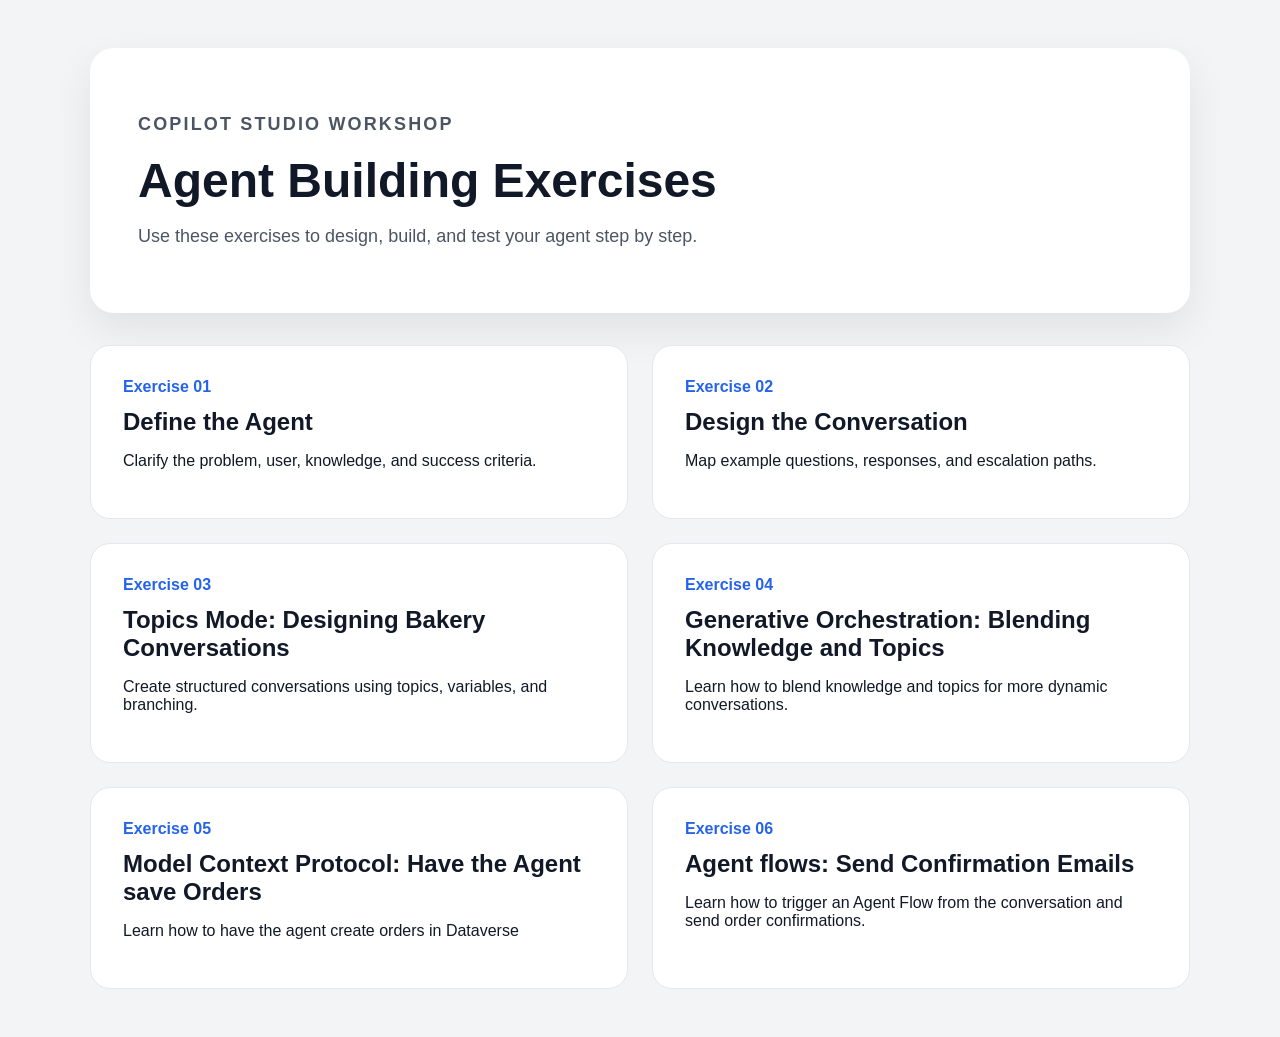
==== index.html @ f6580527 "Initial workshop exercises site" ====
<!DOCTYPE html>
<html lang="en">

<head>
    <meta charset="UTF-8" />
    <meta name="viewport" content="width=device-width, initial-scale=1.0" />
    <title>Agent Workshop Exercises</title>
    <link rel="stylesheet" href="styles.css" />
</head>

<body>
    <main class="page">
        <section class="hero">
            <p class="eyebrow">Copilot Studio Workshop</p>
            <h1>Agent Building Exercises</h1>
            <p>
                Use these exercises to design, build, and test your agent step by step.
            </p>
        </section>

        <section class="exercise-grid">
            <a class="exercise-card" href="exercises/exercise-01.html">
                <span>Exercise 01</span>
                <h2>Define the Agent</h2>
                <p>Clarify the problem, user, knowledge, and success criteria.</p>
            </a>

            <a class="exercise-card" href="exercises/exercise-02.html">
                <span>Exercise 02</span>
                <h2>Design the Conversation</h2>
                <p>Map example questions, responses, and escalation paths.</p>
            </a>

            <a class="exercise-card" href="exercises/exercise-03.html">
                <span>Exercise 03</span>
                <h2>Topics Mode: Designing Bakery Conversations</h2>
                <p>Create structured conversations using topics, variables, and branching.</p>
            </a>

            <a class="exercise-card" href="exercises/exercise-04.html">
                <span>Exercise 04</span>
                <h2>Generative Orchestration: Blending Knowledge and Topics</h2>
                <p>Learn how to blend knowledge and topics for more dynamic conversations.</p>
            </a>

            <a class="exercise-card" href="exercises/exercise-05.html">
                <span>Exercise 05</span>
                <h2>Model Context Protocol: Have the Agent save Orders</h2>
                <p>Learn how to have the agent create orders in Dataverse</p>
            </a>

            <a class="exercise-card" href="exercises/exercise-06.html">
                <span>Exercise 06</span>
                <h2>Agent flows: Send Confirmation Emails</h2>
                <p>Learn how to trigger an Agent Flow from the conversation and send order confirmations.</p>
            </a>
        </section>
    </main>
</body>

</html>
---- styles.css ----
body {
    margin: 0;
    font-family: Arial, sans-serif;
    background: #f3f4f6;
    color: #111827;
}

.page {
    max-width: 1100px;
    margin: 0 auto;
    padding: 48px 24px;
}

.hero {
    background: white;
    padding: 48px;
    border-radius: 24px;
    margin-bottom: 32px;
    box-shadow: 0 16px 40px rgba(0, 0, 0, 0.08);
}

.eyebrow {
    text-transform: uppercase;
    letter-spacing: 0.12em;
    font-size: 13px;
    color: #2563eb;
    font-weight: bold;
}

h1 {
    font-size: 48px;
    margin: 8px 0 16px;
}

.hero p {
    font-size: 18px;
    color: #4b5563;
}

.exercise-grid {
    display: grid;
    grid-template-columns: repeat(2, 1fr);
    gap: 24px;
}

.exercise-card {
    display: block;
    background: white;
    padding: 32px;
    border-radius: 20px;
    text-decoration: none;
    color: inherit;
    border: 1px solid #e5e7eb;
}

.exercise-card:hover {
    transform: translateY(-3px);
    box-shadow: 0 12px 30px rgba(0, 0, 0, 0.08);
}

.exercise-card span {
    color: #2563eb;
    font-weight: bold;
}

.exercise-card h2 {
    margin: 12px 0 8px;
}

.result-image {
    margin-top: 28px;
}

.result-image img {
  width: 100%;
  max-height: 520px;
  object-fit: contain;
  border-radius: 16px;
  border: 1px solid #e5e7eb;
  background: white;
}

.image-caption {
    font-size: 14px;
    font-weight: 600;
    color: #6b7280;
    margin-bottom: 10px;
}

code {
    background: #eff6ff;
    color: #1d4ed8;
    padding: 2px 6px;
    border-radius: 6px;
    font-family: Consolas, monospace;
    font-size: 0.95em;
}

.code-block {
    margin-top: 10px;
    padding: 14px 16px;
    background: #eff6ff;
    color: #1e3a8a;
    border: 1px solid #bfdbfe;
    border-left: 4px solid #2563eb;
    border-radius: 10px;
    font-family: Consolas, monospace;
    font-size: 0.95rem;
    overflow-x: auto;
}

.instructions-block {
    margin-top: 10px;
    padding: 14px 16px;
    background: #eff6ff;
    color: #1e3a8a;
    border: 1px solid #bfdbfe;
    border-left: 4px solid #2563eb;
    border-radius: 10px;
    font-family: Consolas, monospace;
    font-size: 0.95rem;
    overflow-x: auto;
    white-space: pre-wrap;
    overflow-x: auto;
    font-family: Consolas, Monaco, "Courier New", monospace;
}

.checkpoint-card {
    background: #f0fdf4;
    border: 1px solid #bbf7d0;
    border-left: 6px solid #22c55e;
    padding: 32px;
    border-radius: 20px;
    margin-bottom: 24px;
}

.checkpoint-card h2 {
    margin-top: 0;
    color: #166534;
}

.checkpoint-list {
    list-style: none;
    padding: 0;
    margin: 0;
}

.checkpoint-list li {
    padding: 10px 0;
    font-size: 1.05rem;
}

.content-card {
  background: white;
  padding: 32px 36px;
  border-radius: 20px;
  margin-bottom: 28px;
  border: 1px solid #e5e7eb;
}

.content-card:not(:last-child) {
  border-bottom: 4px solid #f3f4f6;
}

.back-link {
  display: inline-flex;
  align-items: center;
  gap: 8px;
  margin-bottom: 24px;
  padding: 10px 16px;
  background: white;
  color: #2563eb;
  border: 1px solid #bfdbfe;
  border-radius: 999px;
  text-decoration: none;
  font-weight: 600;
}

.back-link:hover {
  background: #eff6ff;
  transform: translateY(-1px);
}

.page-actions {
  display: flex;
  justify-content: space-between;
  align-items: center;
  gap: 16px;
  margin: 32px 0 24px;
}

.info-box {
    margin-top: 1.5rem;
    padding: 1rem 1.25rem;
    border-left: 4px solid #f59e0b;
    background-color: #fffbeb;
    border-radius: 0.5rem;
}

.info-box strong {
    display: block;
    margin-bottom: 0.5rem;
    color: #92400e;
}

.info-box p {
    margin: 0;
    color: #78350f;
    line-height: 1.6;
}
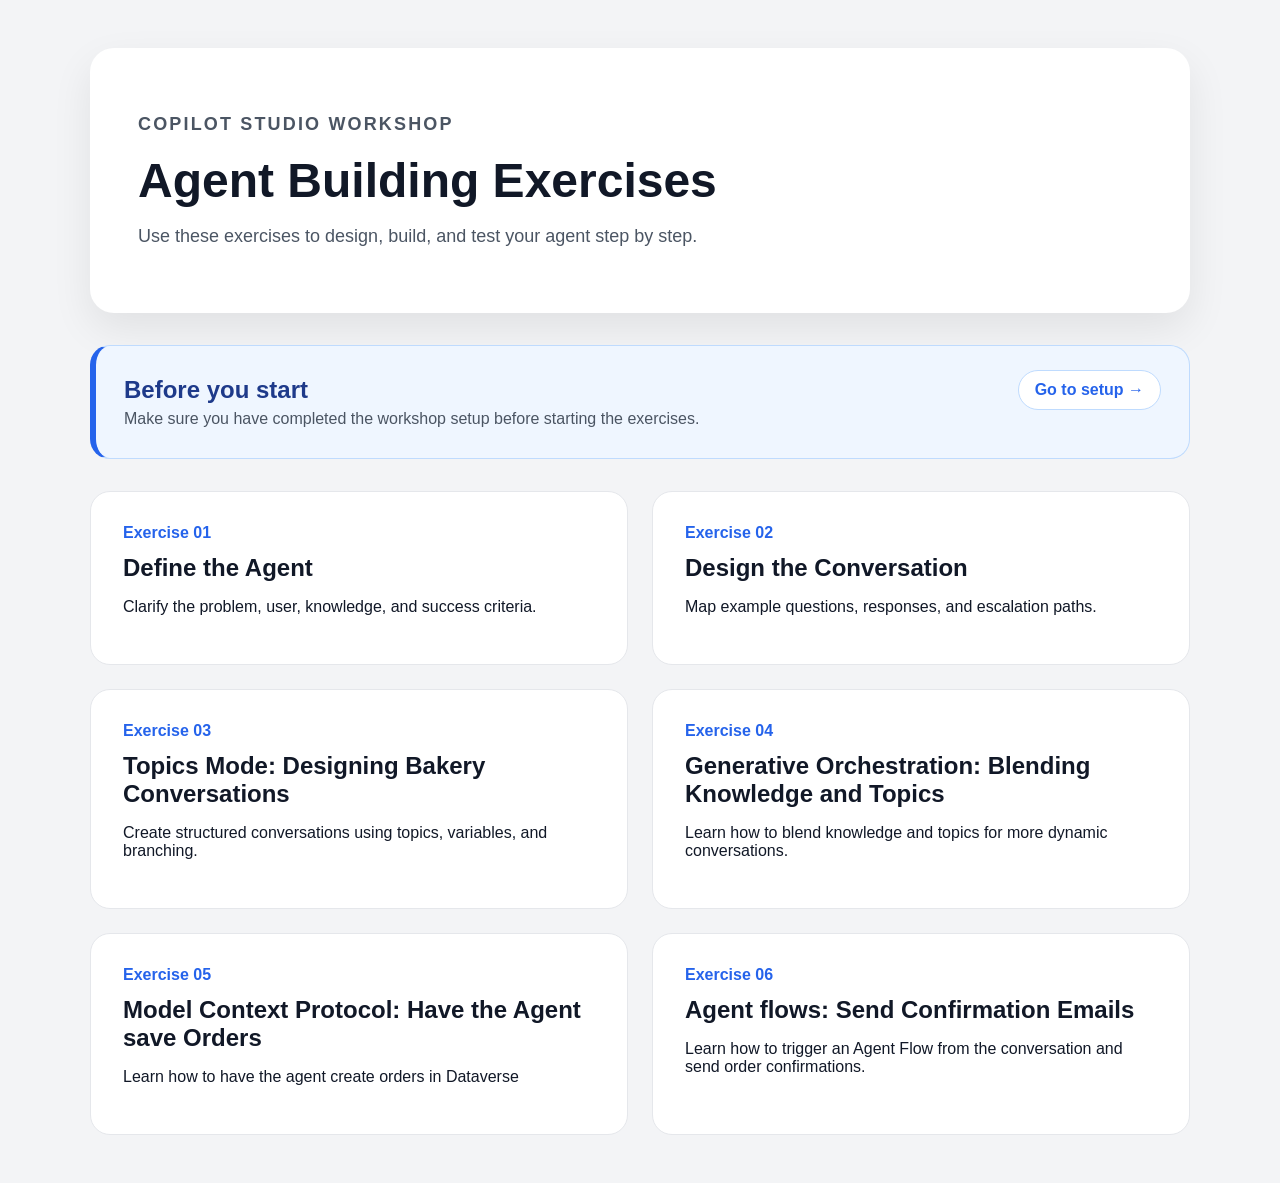
==== commit 2e884cb2: "Added exercise 00 with setup, imported solution etc." ====
--- a/index.html
+++ b/index.html
@@ -16,6 +16,17 @@
             <p>
                 Use these exercises to design, build, and test your agent step by step.
             </p>
+        </section>
+
+        <section class="setup-callout">
+            <div>
+                <h2>Before you start</h2>
+                <p>
+                    Make sure you have completed the workshop setup before starting the exercises.
+                </p>
+            </div>
+
+            <a class="back-link" href="exercises/exercise-00.html">Go to setup →</a>
         </section>
 
         <section class="exercise-grid">
--- a/styles.css
+++ b/styles.css
@@ -181,6 +181,10 @@
   transform: translateY(-1px);
 }
 
+.workshop-link {
+  margin-top: 16px;
+}
+
 .page-actions {
   display: flex;
   justify-content: space-between;
@@ -207,4 +211,34 @@
     margin: 0;
     color: #78350f;
     line-height: 1.6;
+}
+
+.setup-callout {
+  display: flex;
+  justify-content: space-between;
+  align-items: center;
+  gap: 24px;
+  background: #eff6ff;
+  border: 1px solid #bfdbfe;
+  border-left: 6px solid #2563eb;
+  border-radius: 20px;
+  padding: 24px 28px;
+  margin-bottom: 32px;
+}
+
+.setup-callout h2 {
+  margin: 0 0 6px;
+  color: #1e3a8a;
+}
+
+.setup-callout p {
+  margin: 0;
+  color: #4b5563;
+}
+
+@media (max-width: 700px) {
+  .setup-callout {
+    flex-direction: column;
+    align-items: flex-start;
+  }
 }
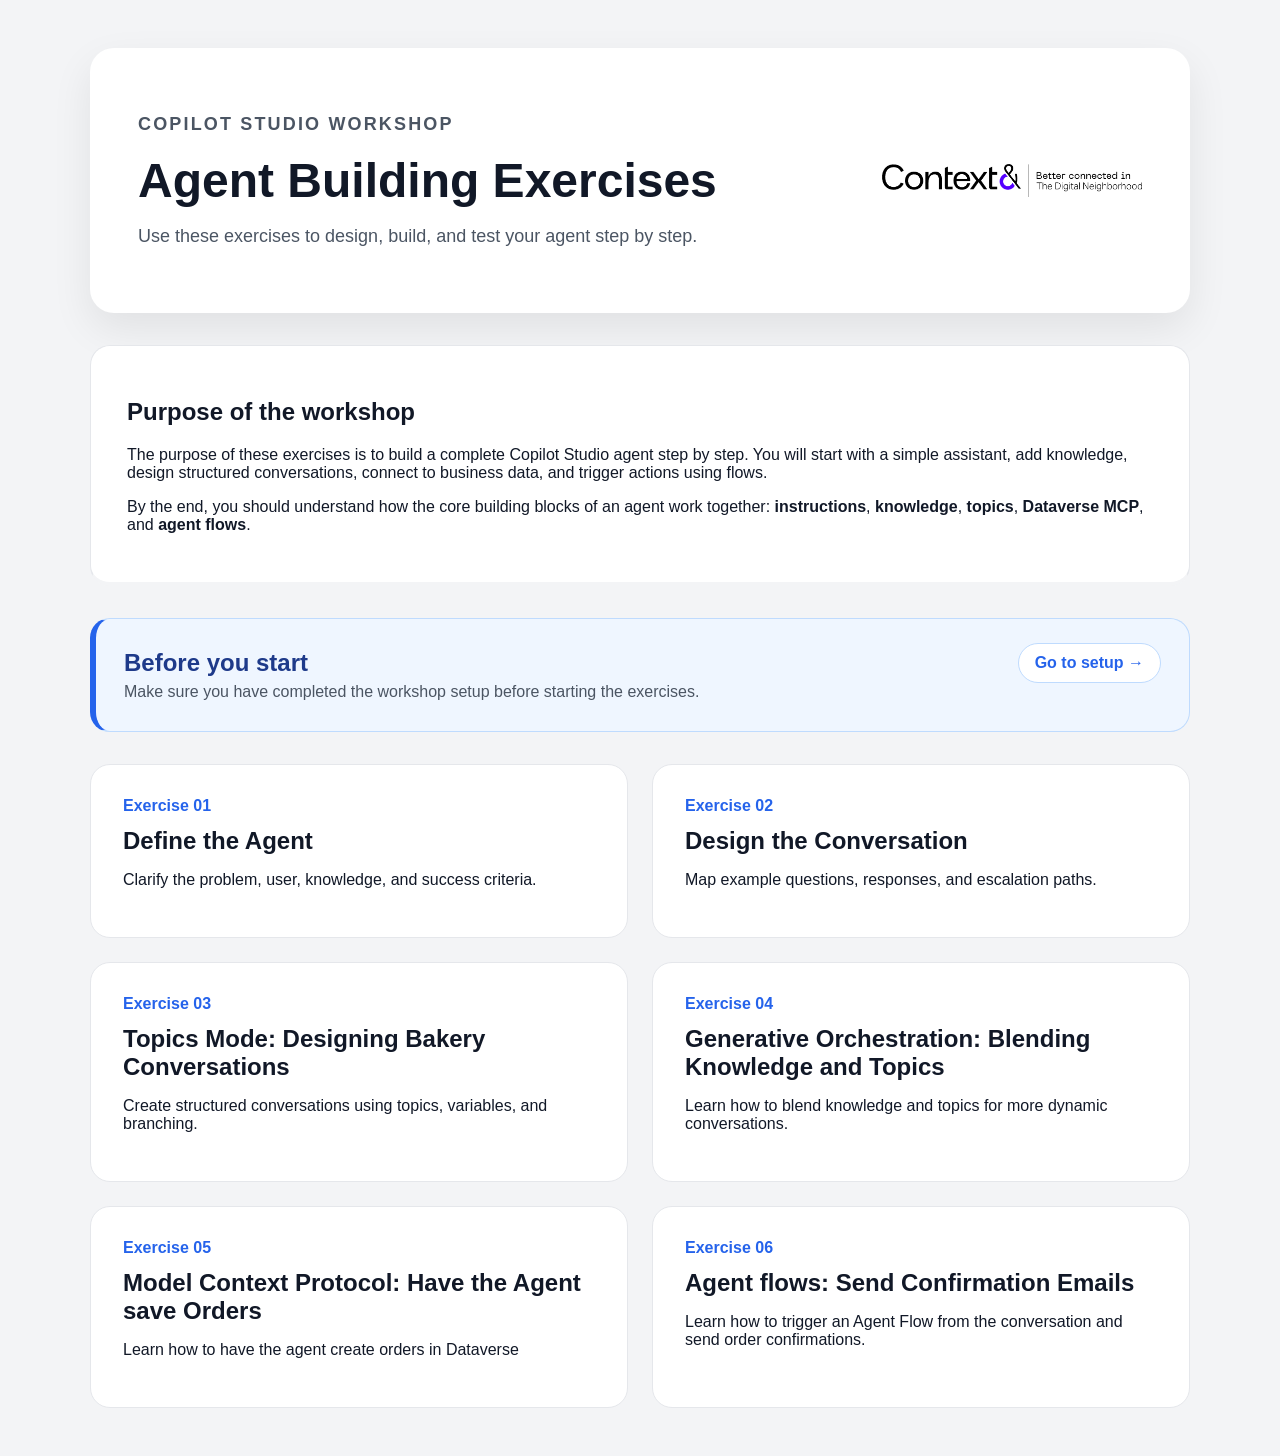
==== commit 8c6a6160: "Update frontpage with logo and Purpose" ====
--- a/index.html
+++ b/index.html
@@ -10,11 +10,32 @@
 
 <body>
     <main class="page">
-        <section class="hero">
-            <p class="eyebrow">Copilot Studio Workshop</p>
-            <h1>Agent Building Exercises</h1>
+        <section class="hero hero-with-logo">
+            <div class="hero-content">
+                <p class="eyebrow">Copilot Studio Workshop</p>
+                <h1>Agent Building Exercises</h1>
+                <p>
+                    Use these exercises to design, build, and test your agent step by step.
+                </p>
+            </div>
+
+            <img class="hero-logo" src="assets/images/ContextAndLogo.png" alt="Context& logo">
+        </section>
+
+        <section class="content-card workshop-purpose">
+            <h2>Purpose of the workshop</h2>
             <p>
-                Use these exercises to design, build, and test your agent step by step.
+                The purpose of these exercises is to build a complete Copilot Studio agent
+                step by step. You will start with a simple assistant, add knowledge,
+                design structured conversations, connect to business data, and trigger
+                actions using flows.
+            </p>
+
+            <p>
+                By the end, you should understand how the core building blocks of an agent
+                work together: <strong>instructions</strong>, <strong>knowledge</strong>,
+                <strong>topics</strong>, <strong>Dataverse MCP</strong>, and
+                <strong>agent flows</strong>.
             </p>
         </section>
 
--- a/styles.css
+++ b/styles.css
@@ -12,11 +12,44 @@
 }
 
 .hero {
-    background: white;
-    padding: 48px;
-    border-radius: 24px;
-    margin-bottom: 32px;
-    box-shadow: 0 16px 40px rgba(0, 0, 0, 0.08);
+  background: white;
+  padding: 48px;
+  border-radius: 24px;
+  margin-bottom: 32px;
+  box-shadow: 0 16px 40px rgba(0, 0, 0, 0.08);
+
+  justify-content: space-between;
+  align-items: center;
+  gap: 48px;
+}
+
+.hero-with-logo {
+  display: flex;
+  align-items: center;
+  justify-content: space-between;
+  gap: 48px;
+}
+
+.hero-with-logo .hero-content {
+  max-width: 720px;
+}
+
+.hero-with-logo .hero-logo {
+  width: 260px;
+  max-width: 30%;
+  height: auto;
+  object-fit: contain;
+}
+
+@media (max-width: 800px) {
+  .hero-with-logo {
+    flex-direction: column;
+    align-items: flex-start;
+  }
+
+  .hero-with-logo .hero-logo {
+    max-width: 220px;
+  }
 }
 
 .eyebrow {
@@ -241,4 +274,8 @@
     flex-direction: column;
     align-items: flex-start;
   }
+}
+
+.workshop-purpose {
+  margin-bottom: 32px;
 }
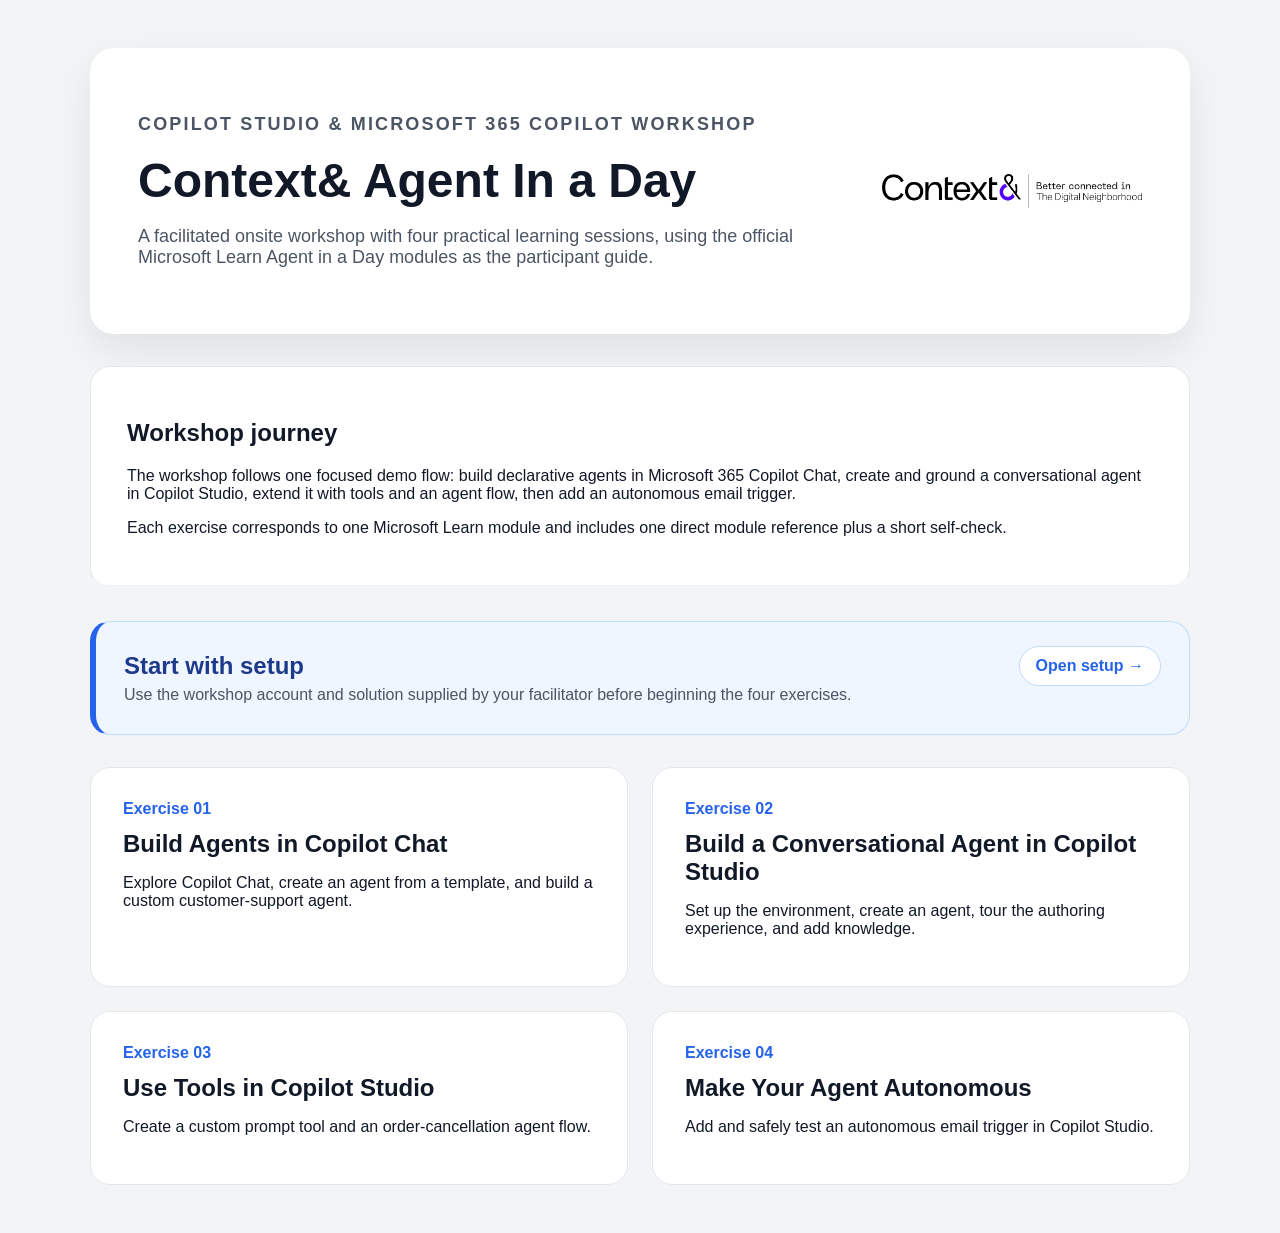
==== commit 939ad542: "Refactor exercises and index for Context & Agent In a Day workshop - Updated exercise 04 to reflect " ====
--- a/index.html
+++ b/index.html
@@ -1,93 +1,42 @@
 <!DOCTYPE html>
 <html lang="en">
+<head>
+  <meta charset="UTF-8">
+  <meta name="viewport" content="width=device-width, initial-scale=1.0">
+  <title>Context&amp; Agent In a Day</title>
+  <link rel="stylesheet" href="styles.css">
+</head>
+<body>
+  <main class="page">
+    <section class="hero hero-with-logo">
+      <div class="hero-content">
+        <p class="eyebrow">Copilot Studio &amp; Microsoft 365 Copilot Workshop</p>
+        <h1>Context&amp; Agent In a Day</h1>
+        <p>A facilitated onsite workshop with four practical learning sessions, using the official Microsoft Learn Agent in a Day modules as the participant guide.</p>
+      </div>
+      <img class="hero-logo" src="assets/images/ContextAndLogo.png" alt="Context&amp; logo">
+    </section>
 
-<head>
-    <meta charset="UTF-8" />
-    <meta name="viewport" content="width=device-width, initial-scale=1.0" />
-    <title>Agent Workshop Exercises</title>
-    <link rel="stylesheet" href="styles.css" />
-</head>
+    <section class="content-card workshop-purpose">
+      <h2>Workshop journey</h2>
+      <p>The workshop follows one focused demo flow: build declarative agents in Microsoft 365 Copilot Chat, create and ground a conversational agent in Copilot Studio, extend it with tools and an agent flow, then add an autonomous email trigger.</p>
+      <p>Each exercise corresponds to one Microsoft Learn module and includes one direct module reference plus a short self-check.</p>
+    </section>
 
-<body>
-    <main class="page">
-        <section class="hero hero-with-logo">
-            <div class="hero-content">
-                <p class="eyebrow">Copilot Studio Workshop</p>
-                <h1>Agent Building Exercises</h1>
-                <p>
-                    Use these exercises to design, build, and test your agent step by step.
-                </p>
-            </div>
+    <section class="setup-callout">
+      <div>
+        <h2>Start with setup</h2>
+        <p>Use the workshop account and solution supplied by your facilitator before beginning the four exercises.</p>
+      </div>
+      <a class="back-link" href="exercises/exercise-00.html">Open setup →</a>
+    </section>
 
-            <img class="hero-logo" src="assets/images/ContextAndLogo.png" alt="Context& logo">
-        </section>
-
-        <section class="content-card workshop-purpose">
-            <h2>Purpose of the workshop</h2>
-            <p>
-                The purpose of these exercises is to build a complete Copilot Studio agent
-                step by step. You will start with a simple assistant, add knowledge,
-                design structured conversations, connect to business data, and trigger
-                actions using flows.
-            </p>
-
-            <p>
-                By the end, you should understand how the core building blocks of an agent
-                work together: <strong>instructions</strong>, <strong>knowledge</strong>,
-                <strong>topics</strong>, <strong>Dataverse MCP</strong>, and
-                <strong>agent flows</strong>.
-            </p>
-        </section>
-
-        <section class="setup-callout">
-            <div>
-                <h2>Before you start</h2>
-                <p>
-                    Make sure you have completed the workshop setup before starting the exercises.
-                </p>
-            </div>
-
-            <a class="back-link" href="exercises/exercise-00.html">Go to setup →</a>
-        </section>
-
-        <section class="exercise-grid">
-            <a class="exercise-card" href="exercises/exercise-01.html">
-                <span>Exercise 01</span>
-                <h2>Define the Agent</h2>
-                <p>Clarify the problem, user, knowledge, and success criteria.</p>
-            </a>
-
-            <a class="exercise-card" href="exercises/exercise-02.html">
-                <span>Exercise 02</span>
-                <h2>Design the Conversation</h2>
-                <p>Map example questions, responses, and escalation paths.</p>
-            </a>
-
-            <a class="exercise-card" href="exercises/exercise-03.html">
-                <span>Exercise 03</span>
-                <h2>Topics Mode: Designing Bakery Conversations</h2>
-                <p>Create structured conversations using topics, variables, and branching.</p>
-            </a>
-
-            <a class="exercise-card" href="exercises/exercise-04.html">
-                <span>Exercise 04</span>
-                <h2>Generative Orchestration: Blending Knowledge and Topics</h2>
-                <p>Learn how to blend knowledge and topics for more dynamic conversations.</p>
-            </a>
-
-            <a class="exercise-card" href="exercises/exercise-05.html">
-                <span>Exercise 05</span>
-                <h2>Model Context Protocol: Have the Agent save Orders</h2>
-                <p>Learn how to have the agent create orders in Dataverse</p>
-            </a>
-
-            <a class="exercise-card" href="exercises/exercise-06.html">
-                <span>Exercise 06</span>
-                <h2>Agent flows: Send Confirmation Emails</h2>
-                <p>Learn how to trigger an Agent Flow from the conversation and send order confirmations.</p>
-            </a>
-        </section>
-    </main>
+    <section class="exercise-grid">
+      <a class="exercise-card" href="exercises/exercise-01.html"><span>Exercise 01</span><h2>Build Agents in Copilot Chat</h2><p>Explore Copilot Chat, create an agent from a template, and build a custom customer-support agent.</p></a>
+      <a class="exercise-card" href="exercises/exercise-02.html"><span>Exercise 02</span><h2>Build a Conversational Agent in Copilot Studio</h2><p>Set up the environment, create an agent, tour the authoring experience, and add knowledge.</p></a>
+      <a class="exercise-card" href="exercises/exercise-03.html"><span>Exercise 03</span><h2>Use Tools in Copilot Studio</h2><p>Create a custom prompt tool and an order-cancellation agent flow.</p></a>
+      <a class="exercise-card" href="exercises/exercise-04.html"><span>Exercise 04</span><h2>Make Your Agent Autonomous</h2><p>Add and safely test an autonomous email trigger in Copilot Studio.</p></a>
+    </section>
+  </main>
 </body>
-
 </html>
--- a/styles.css
+++ b/styles.css
@@ -278,4 +278,377 @@
 
 .workshop-purpose {
   margin-bottom: 32px;
+}
+/* Context& Agent In a Day navigation and self-checks */
+.page-nav,
+.pager {
+    display: flex;
+    align-items: center;
+    flex-wrap: wrap;
+    gap: 12px;
+}
+
+.page-nav {
+    justify-content: space-between;
+    margin-bottom: 24px;
+}
+
+.pager {
+    justify-content: space-between;
+    margin-top: 32px;
+}
+
+.source-link {
+    color: #1d4ed8;
+    font-weight: 700;
+    text-decoration: none;
+}
+
+.source-link:hover {
+    text-decoration: underline;
+}
+
+.content-card ol,
+.content-card ul,
+.checkpoint ul {
+    padding-left: 24px;
+}
+
+.content-card li,
+.checkpoint li {
+    margin: 10px 0;
+    line-height: 1.6;
+}
+
+.content-card code {
+    background: #eff6ff;
+    border-radius: 4px;
+    color: #1e3a8a;
+    padding: 2px 5px;
+}
+
+.check-list li {
+    margin-bottom: 18px;
+}
+
+@media (max-width: 640px) {
+    .page-nav,
+    .pager {
+        align-items: flex-start;
+        flex-direction: column;
+    }
+}
+
+.checkpoint {
+    background: #f0fdf4;
+    border: 1px solid #bbf7d0;
+    border-left: 6px solid #22c55e;
+    padding: 32px;
+    border-radius: 20px;
+    margin-bottom: 24px;
+}
+
+.checkpoint h2 {
+    margin-top: 0;
+    color: #166534;
+}
+
+.pager .back-link,
+.page-nav .back-link {
+    margin-bottom: 0;
+}
+
+/* Exercise quiz */
+.unit-map a,
+.module-reference {
+    color: #1d4ed8;
+    font-weight: 700;
+}
+
+.module-reference {
+    display: inline-block;
+    margin-top: 8px;
+}
+
+.quiz-form {
+    margin-bottom: 28px;
+}
+
+.quiz-form fieldset {
+    min-width: 0;
+}
+
+.quiz-form legend {
+    display: block;
+    max-width: 100%;
+    font-size: 1.1rem;
+    font-weight: 700;
+    line-height: 1.5;
+    margin-bottom: 18px;
+}
+
+.quiz-form label {
+    display: block;
+    margin: 12px 0;
+    line-height: 1.5;
+    cursor: pointer;
+}
+
+.quiz-form input {
+    margin-right: 8px;
+}
+
+.quiz-feedback {
+    display: none;
+    margin: 18px 0 0;
+    padding: 12px;
+    border-radius: 8px;
+    line-height: 1.5;
+}
+
+.quiz-correct {
+    border-color: #86efac;
+    background: #f0fdf4;
+}
+
+.quiz-correct .quiz-feedback {
+    display: block;
+    color: #166534;
+    background: #dcfce7;
+}
+
+.quiz-incorrect {
+    border-color: #fca5a5;
+    background: #fef2f2;
+}
+
+.quiz-incorrect .quiz-feedback {
+    display: block;
+    color: #991b1b;
+    background: #fee2e2;
+}
+
+.quiz-actions {
+    display: flex;
+    align-items: center;
+    flex-wrap: wrap;
+    gap: 16px;
+    margin: 28px 0;
+}
+
+.quiz-actions button {
+    border: 0;
+    border-radius: 999px;
+    background: #2563eb;
+    color: #fff;
+    cursor: pointer;
+    font: inherit;
+    font-weight: 700;
+    padding: 12px 20px;
+}
+
+.quiz-actions button:hover {
+    background: #1d4ed8;
+}
+
+.quiz-actions p {
+    font-weight: 700;
+    margin: 0;
+}
+
+/* Keep quiz question headings inside their cards rather than in the fieldset border. */
+.visually-hidden {
+    position: absolute;
+    width: 1px;
+    height: 1px;
+    padding: 0;
+    margin: -1px;
+    overflow: hidden;
+    clip: rect(0, 0, 0, 0);
+    white-space: nowrap;
+    border: 0;
+}
+
+.quiz-form fieldset {
+    border: 1px solid #e5e7eb;
+}
+
+.quiz-form .quiz-question {
+    font-size: 1.1rem;
+    line-height: 1.5;
+    margin: 0 0 18px;
+}
+
+.quiz-form legend:not(.visually-hidden) {
+    display: none;
+}
+/* Primary external-learning links */
+.primary-link {
+    display: inline-flex;
+    align-items: center;
+    justify-content: center;
+    padding: 12px 20px;
+    border-radius: 999px;
+    background: #2563eb;
+    color: #fff;
+    font-weight: 700;
+    text-decoration: none;
+}
+
+.primary-link:hover {
+    background: #1d4ed8;
+    transform: translateY(-1px);
+}
+
+/* Setup download callout */
+.download-callout {
+    align-items: center;
+    background: #eff6ff;
+    border: 1px solid #bfdbfe;
+    border-radius: 14px;
+    display: flex;
+    gap: 24px;
+    justify-content: space-between;
+    margin: 20px 0 24px;
+    padding: 20px 22px;
+}
+
+.download-callout p {
+    margin: 0;
+}
+
+.download-callout .download-label {
+    color: #1d4ed8;
+    font-size: 0.82rem;
+    font-weight: 800;
+    letter-spacing: 0.08em;
+    margin-bottom: 6px;
+    text-transform: uppercase;
+}
+
+.download-callout .primary-link {
+    flex: 0 0 auto;
+    white-space: nowrap;
+}
+
+.setup-steps {
+    margin-bottom: 0;
+}
+
+@media (max-width: 640px) {
+    .download-callout {
+        align-items: flex-start;
+        flex-direction: column;
+    }
+
+    .download-callout .primary-link {
+        width: 100%;
+    }
+}
+
+/* Exercise 1: clean learning-module layout */
+.exercise-one-page {
+    max-width: 1040px;
+}
+
+.exercise-one-page .hero {
+    box-shadow: none;
+    border: 1px solid #e5e7eb;
+    padding: 42px 46px;
+}
+
+.exercise-one-page .hero h1 {
+    margin-bottom: 12px;
+}
+
+.exercise-overview,
+.learn-callout,
+.exercise-completion {
+    margin-bottom: 24px;
+}
+
+.exercise-overview {
+    padding: 34px 40px;
+}
+
+.section-label {
+    color: #2563eb;
+    font-size: 0.78rem;
+    font-weight: 800;
+    letter-spacing: 0.09em;
+    margin: 0 0 8px;
+    text-transform: uppercase;
+}
+
+.exercise-overview h2,
+.learn-callout h2,
+.exercise-completion h2 {
+    margin: 0 0 10px;
+}
+
+.exercise-overview p:last-child,
+.learn-callout p:last-child,
+.exercise-completion p:last-child {
+    margin-bottom: 0;
+}
+
+.learn-callout {
+    align-items: center;
+    background: #eff6ff;
+    border: 1px solid #bfdbfe;
+    border-left: 6px solid #4f6bed;
+    border-radius: 20px;
+    display: flex;
+    gap: 32px;
+    justify-content: space-between;
+    padding: 26px 34px;
+}
+
+.learn-callout h2 {
+    color: #1e3a8a;
+}
+
+.learn-callout .section-label {
+    color: #3159cf;
+}
+
+.learn-callout .primary-link {
+    flex: 0 0 auto;
+    min-width: 240px;
+    text-align: center;
+}
+
+.learn-callout .primary-link span {
+    display: block;
+    font-size: 0.88rem;
+    font-weight: 600;
+    margin-top: 2px;
+}
+
+.exercise-completion {
+    padding: 28px 40px;
+}
+
+.exercise-completion .section-label {
+    color: #15803d;
+}
+
+@media (max-width: 700px) {
+    .exercise-one-page .hero,
+    .exercise-overview,
+    .learn-callout,
+    .exercise-completion {
+        padding: 28px 24px;
+    }
+
+    .learn-callout {
+        align-items: stretch;
+        flex-direction: column;
+        gap: 20px;
+    }
+
+    .learn-callout .primary-link {
+        min-width: 0;
+        width: 100%;
+    }
 }
